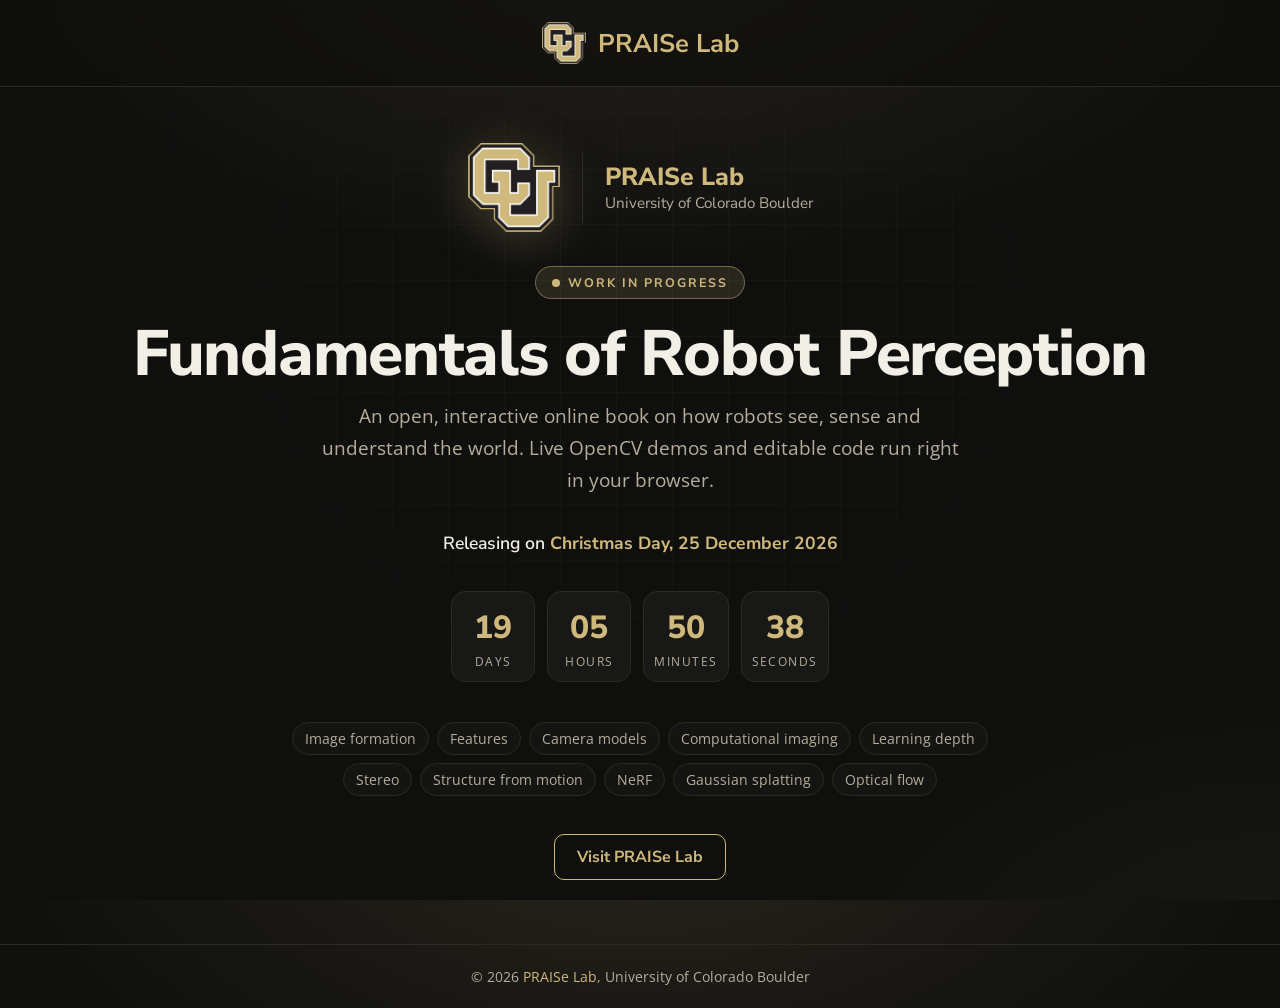
==== landing/index.html @ 523f9165 "Show a release landing page at the root until Christmas; serve the book from an unlisted path" ====
<!doctype html>
<html lang="en">
<head>
<meta charset="utf-8">
<meta name="viewport" content="width=device-width, initial-scale=1">
<meta name="robots" content="noindex, nofollow">
<title>Fundamentals of Robot Perception | PRAISe Lab</title>
<meta name="description" content="An open online book on robot perception from PRAISe Lab at the University of Colorado Boulder. Coming Christmas 2026.">
<link rel="icon" href="cu-logo.webp">
<link rel="preconnect" href="https://fonts.googleapis.com">
<link rel="preconnect" href="https://fonts.gstatic.com" crossorigin>
<link href="https://fonts.googleapis.com/css2?family=Nunito+Sans:wght@400;600;700;800&family=Open+Sans:wght@400;600&display=swap" rel="stylesheet">
<style>
  :root {
    --bg: #0f0f0e;
    --panel: #181816;
    --line: #2c2a24;
    --text: #f2efe6;
    --muted: #b5ae9c;
    --gold: #cfb87c;
    --gold-soft: rgba(207, 184, 124, 0.14);
  }
  * { box-sizing: border-box; }
  html, body { margin: 0; height: 100%; }
  body {
    min-height: 100vh;
    display: flex;
    flex-direction: column;
    background:
      radial-gradient(1100px 600px at 50% -10%, rgba(207, 184, 124, 0.13), transparent 60%),
      radial-gradient(800px 500px at 100% 110%, rgba(207, 184, 124, 0.06), transparent 60%),
      var(--bg);
    color: var(--text);
    font-family: "Open Sans", system-ui, sans-serif;
    -webkit-font-smoothing: antialiased;
  }
  .grid {
    position: fixed; inset: 0; pointer-events: none; opacity: 0.35;
    background-image:
      linear-gradient(var(--line) 1px, transparent 1px),
      linear-gradient(90deg, var(--line) 1px, transparent 1px);
    background-size: 56px 56px;
    mask-image: radial-gradient(ellipse at 50% 35%, #000 0%, transparent 70%);
    -webkit-mask-image: radial-gradient(ellipse at 50% 35%, #000 0%, transparent 70%);
  }
  header {
    position: relative;
    display: flex; align-items: center; justify-content: center;
    padding: 22px 16px;
    border-bottom: 1px solid var(--line);
    background: rgba(15, 15, 14, 0.7);
    backdrop-filter: blur(8px);
  }
  .brand {
    display: inline-flex; align-items: center; gap: 12px;
    color: var(--gold); text-decoration: none;
    font-family: "Nunito Sans", sans-serif; font-weight: 700; font-size: 1.6rem;
  }
  .brand img { width: 44px; height: auto; }
  main {
    position: relative;
    flex: 1;
    display: flex; flex-direction: column; align-items: center; justify-content: center;
    text-align: center;
    padding: 56px 16px 64px;
  }
  .logos {
    display: flex; align-items: center; justify-content: center; gap: 22px;
    margin-bottom: 34px;
  }
  .logos img { width: 92px; height: auto; filter: drop-shadow(0 8px 24px rgba(207,184,124,0.25)); }
  .logos .divider { width: 1px; height: 70px; background: var(--line); }
  .logos .lab {
    text-align: left; font-family: "Nunito Sans", sans-serif; line-height: 1.25;
  }
  .logos .lab strong { display: block; color: var(--gold); font-size: 1.55rem; font-weight: 800; }
  .logos .lab span { color: var(--muted); font-size: 0.95rem; }
  .badge {
    display: inline-flex; align-items: center; gap: 8px;
    padding: 7px 16px; border: 1px solid rgba(207,184,124,0.45); border-radius: 999px;
    background: var(--gold-soft); color: var(--gold);
    font-family: "Nunito Sans", sans-serif; font-weight: 700;
    font-size: 0.78rem; letter-spacing: 0.16em; text-transform: uppercase;
  }
  .badge i {
    width: 8px; height: 8px; border-radius: 50%; background: var(--gold);
    box-shadow: 0 0 0 0 rgba(207,184,124,0.7); animation: pulse 2s infinite;
  }
  @keyframes pulse {
    70% { box-shadow: 0 0 0 10px rgba(207,184,124,0); }
    100% { box-shadow: 0 0 0 0 rgba(207,184,124,0); }
  }
  h1 {
    margin: 22px 0 12px;
    font-family: "Nunito Sans", sans-serif; font-weight: 800;
    font-size: clamp(2.2rem, 6vw, 4rem); line-height: 1.05; letter-spacing: -0.02em;
  }
  .sub {
    max-width: 640px; margin: 0 auto;
    color: var(--muted); font-size: clamp(1rem, 2.2vw, 1.2rem); line-height: 1.65;
  }
  .release {
    margin-top: 36px; color: var(--text);
    font-family: "Nunito Sans", sans-serif; font-size: 1.1rem; font-weight: 600;
  }
  .release b { color: var(--gold); }
  .countdown {
    display: flex; justify-content: center; gap: 12px; margin-top: 18px; flex-wrap: wrap;
  }
  .countdown div {
    min-width: 84px; padding: 14px 10px 10px;
    border: 1px solid var(--line); border-radius: 14px; background: var(--panel);
  }
  .countdown strong {
    display: block; font-family: "Nunito Sans", sans-serif; font-weight: 800;
    font-size: 2rem; color: var(--gold); font-variant-numeric: tabular-nums;
  }
  .countdown span { color: var(--muted); font-size: 0.75rem; letter-spacing: 0.12em; text-transform: uppercase; }
  .topics {
    display: flex; flex-wrap: wrap; justify-content: center; gap: 8px;
    max-width: 720px; margin: 40px auto 0; padding: 0; list-style: none;
  }
  .topics li {
    padding: 6px 12px; border: 1px solid var(--line); border-radius: 999px;
    color: var(--muted); font-size: 0.85rem; background: rgba(24,24,22,0.7);
  }
  .actions { margin-top: 38px; }
  .btn {
    display: inline-block; padding: 11px 22px; border-radius: 10px;
    border: 1px solid var(--gold); color: var(--gold); text-decoration: none;
    font-family: "Nunito Sans", sans-serif; font-weight: 700;
    transition: background 0.2s, color 0.2s;
  }
  .btn:hover, .btn:focus-visible { background: var(--gold); color: #111; }
  footer {
    position: relative;
    padding: 22px 16px; text-align: center;
    border-top: 1px solid var(--line);
    color: var(--muted); font-size: 0.85rem;
  }
  footer a { color: var(--gold); text-decoration: none; }
  @media (max-width: 520px) {
    .logos { flex-direction: column; gap: 14px; }
    .logos .divider { display: none; }
    .logos .lab { text-align: center; }
    .countdown div { min-width: 70px; }
    .countdown strong { font-size: 1.6rem; }
  }
  @media (prefers-reduced-motion: reduce) { .badge i { animation: none; } }
</style>
</head>
<body>
  <div class="grid" aria-hidden="true"></div>

  <header>
    <a class="brand" href="https://www.praisecu.com">
      <img src="cu-logo.webp" alt="">
      PRAISe Lab
    </a>
  </header>

  <main>
    <div class="logos">
      <img src="cu-logo.webp" alt="University of Colorado Boulder">
      <div class="divider" aria-hidden="true"></div>
      <div class="lab">
        <strong>PRAISe Lab</strong>
        <span>University of Colorado Boulder</span>
      </div>
    </div>

    <span class="badge"><i aria-hidden="true"></i>Work in progress</span>

    <h1>Fundamentals of Robot Perception</h1>
    <p class="sub">
      An open, interactive online book on how robots see, sense and understand the world.
      Live OpenCV demos and editable code run right in your browser.
    </p>

    <p class="release">Releasing on <b>Christmas Day, 25 December 2026</b></p>
    <div class="countdown" id="countdown" aria-live="off">
      <div><strong id="cd-d">--</strong><span>Days</span></div>
      <div><strong id="cd-h">--</strong><span>Hours</span></div>
      <div><strong id="cd-m">--</strong><span>Minutes</span></div>
      <div><strong id="cd-s">--</strong><span>Seconds</span></div>
    </div>

    <ul class="topics" aria-label="Topics covered">
      <li>Image formation</li>
      <li>Features</li>
      <li>Camera models</li>
      <li>Computational imaging</li>
      <li>Learning depth</li>
      <li>Stereo</li>
      <li>Structure from motion</li>
      <li>NeRF</li>
      <li>Gaussian splatting</li>
      <li>Optical flow</li>
    </ul>

    <div class="actions">
      <a class="btn" href="https://www.praisecu.com">Visit PRAISe Lab</a>
    </div>
  </main>

  <footer>
    &copy; 2026 <a href="https://www.praisecu.com">PRAISe Lab</a>, University of Colorado Boulder
  </footer>

  <script>
    (function () {
      // Midnight on 25 December 2026, Boulder time (MST, UTC-7).
      var target = Date.UTC(2026, 11, 25, 7, 0, 0);
      var ids = ["cd-d", "cd-h", "cd-m", "cd-s"].map(function (id) { return document.getElementById(id); });
      function pad(n) { return n < 10 ? "0" + n : String(n); }
      function tick() {
        var left = Math.max(0, target - Date.now());
        var s = Math.floor(left / 1000);
        var parts = [Math.floor(s / 86400), Math.floor(s / 3600) % 24, Math.floor(s / 60) % 60, s % 60];
        ids.forEach(function (el, i) { el.textContent = i === 0 ? String(parts[i]) : pad(parts[i]); });
      }
      tick();
      setInterval(tick, 1000);
    })();
  </script>
</body>
</html>
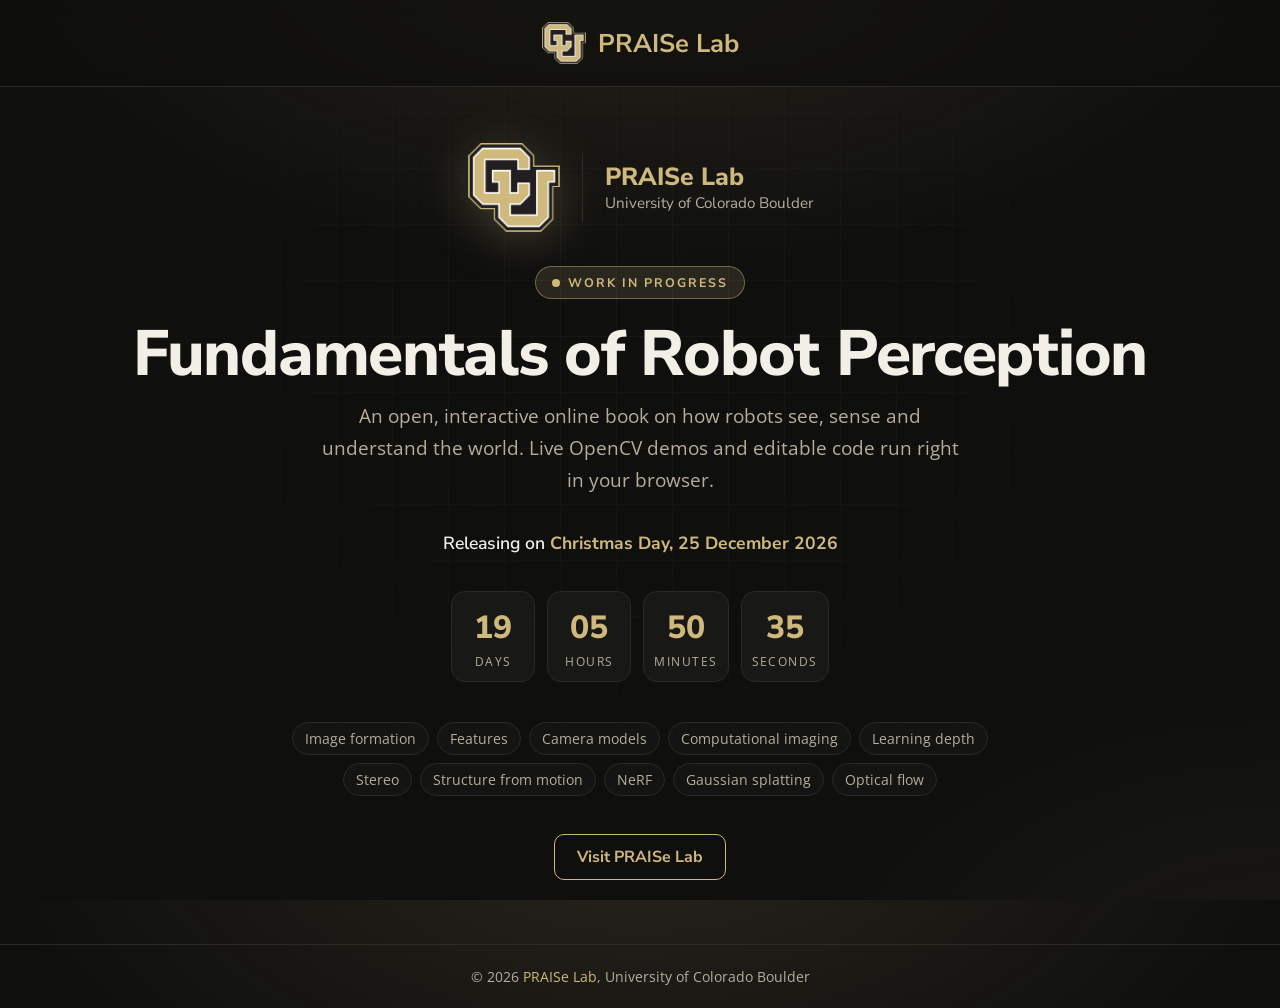
==== commit f25a6d12: "Hide a preview link behind the copyright sign on the landing page" ====
--- a/landing/index.html
+++ b/landing/index.html
@@ -139,6 +139,7 @@
     color: var(--muted); font-size: 0.85rem;
   }
   footer a { color: var(--gold); text-decoration: none; }
+  footer a.peek { color: inherit; cursor: text; }
   @media (max-width: 520px) {
     .logos { flex-direction: column; gap: 14px; }
     .logos .divider { display: none; }
@@ -204,7 +205,7 @@
   </main>
 
   <footer>
-    &copy; 2026 <a href="https://www.praisecu.com">PRAISe Lab</a>, University of Colorado Boulder
+    <a class="peek" href="__PREVIEW_PATH__/" aria-label="Preview">&copy;</a> 2026 <a href="https://www.praisecu.com">PRAISe Lab</a>, University of Colorado Boulder
   </footer>
 
   <script>
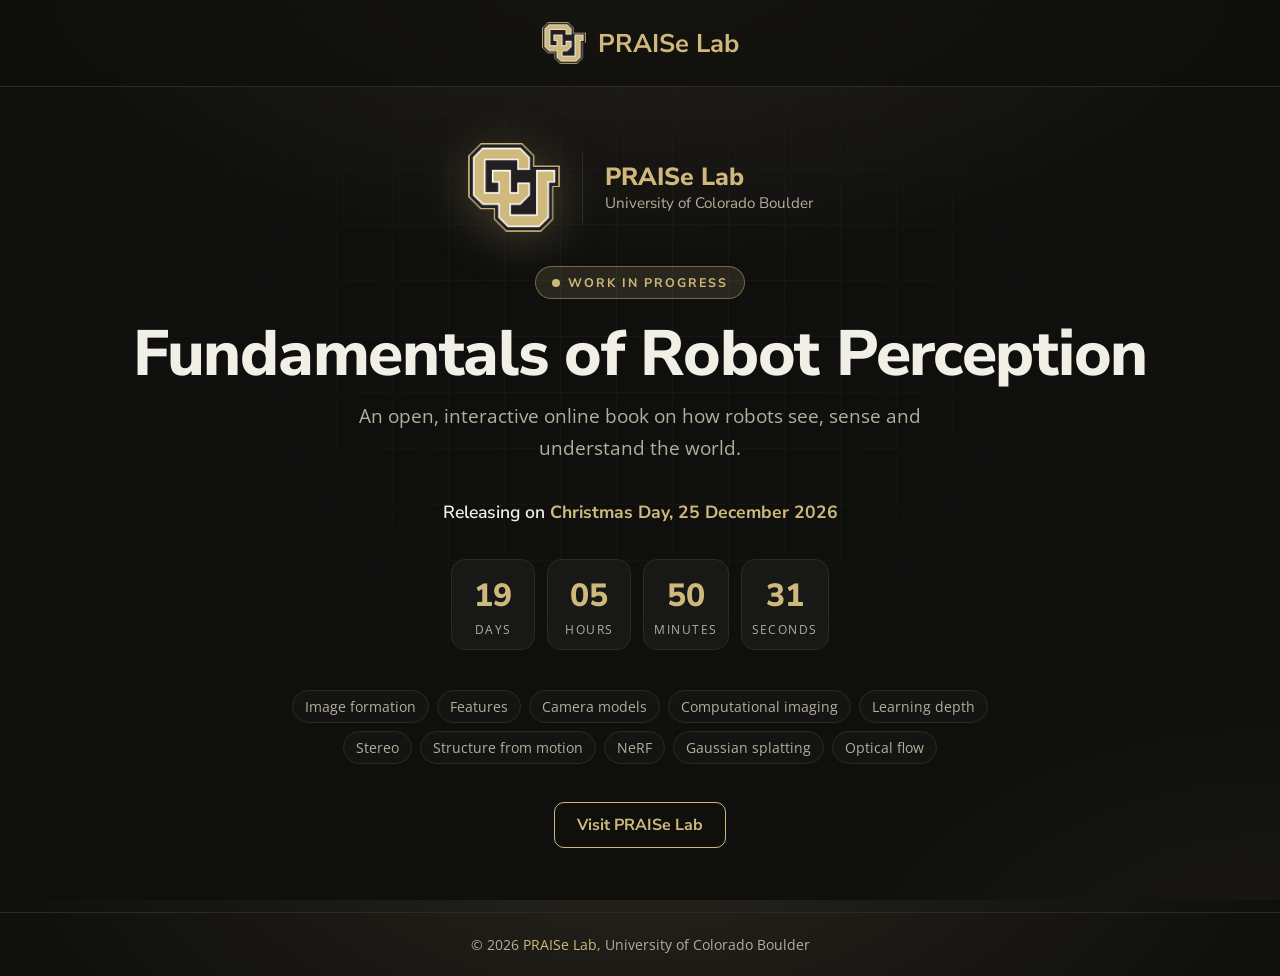
==== commit 17850075: "Shorten the landing page subtitle" ====
--- a/landing/index.html
+++ b/landing/index.html
@@ -175,7 +175,6 @@
     <h1>Fundamentals of Robot Perception</h1>
     <p class="sub">
       An open, interactive online book on how robots see, sense and understand the world.
-      Live OpenCV demos and editable code run right in your browser.
     </p>
 
     <p class="release">Releasing on <b>Christmas Day, 25 December 2026</b></p>
